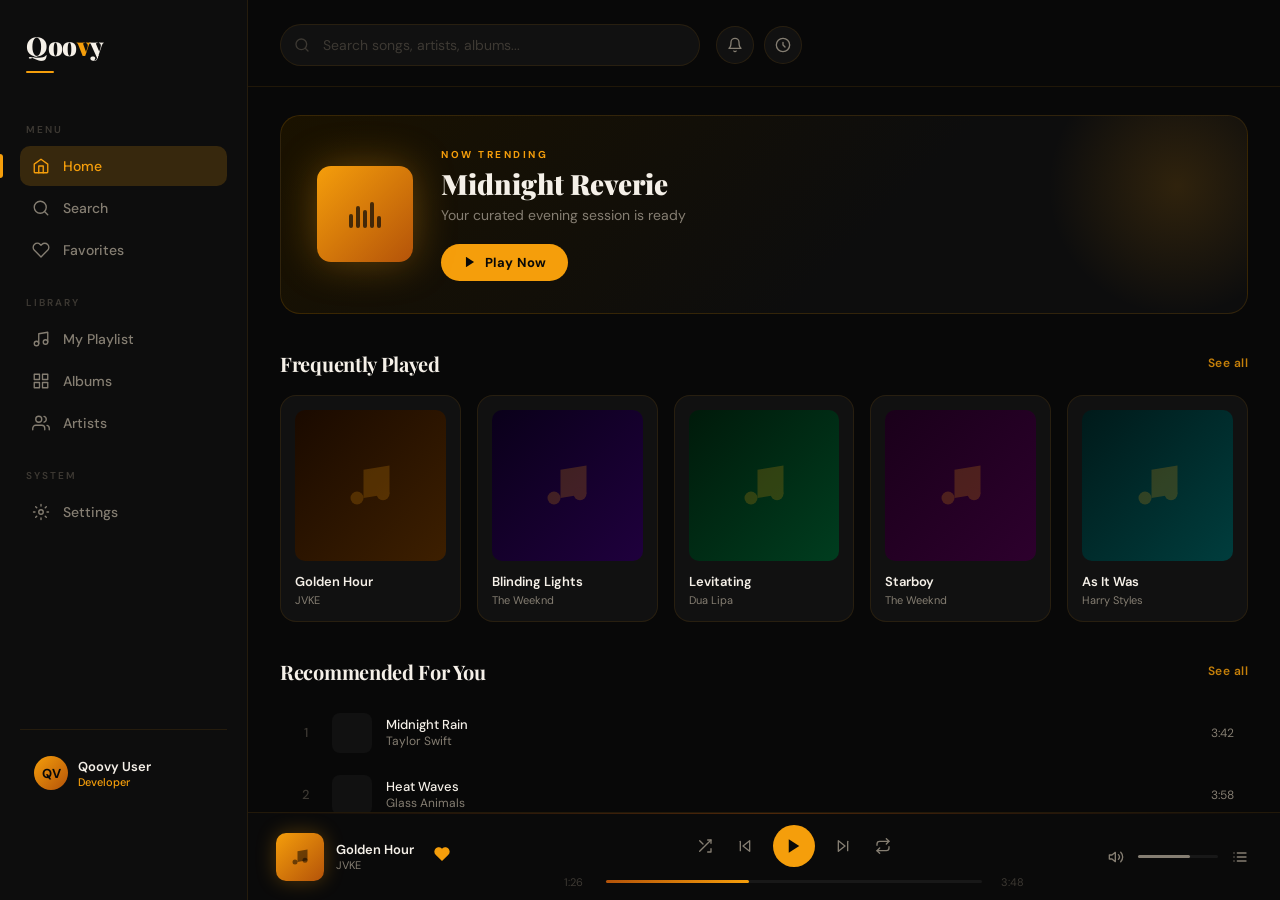
==== index.html @ 48f87d28 "Add files via upload" ====
<!DOCTYPE html>
<html lang="en">
<head>
<meta charset="UTF-8">
<meta name="viewport" content="width=device-width, initial-scale=1.0">
<title>Qoovy</title>
<link href="https://fonts.googleapis.com/css2?family=Playfair+Display:wght@700;900&family=DM+Sans:wght@300;400;500;600&display=swap" rel="stylesheet">
<link rel="stylesheet" href="home.css">
</head>
<body>

<div class="app">

  <!-- SIDEBAR -->
  <aside class="sidebar">
    <div class="logo">Qoo<span>v</span>y</div>

    <span class="nav-label">Menu</span>
    <a class="nav-item active" href="#">
      <svg viewBox="0 0 24 24"><path d="M3 9.5L12 3l9 6.5V20a1 1 0 01-1 1H4a1 1 0 01-1-1V9.5z"/><path d="M9 21V12h6v9"/></svg>
      Home
    </a>
    <a class="nav-item" href="#">
      <svg viewBox="0 0 24 24"><circle cx="11" cy="11" r="8"/><line x1="21" y1="21" x2="16.65" y2="16.65"/></svg>
      Search
    </a>
    <a class="nav-item" href="#">
      <svg viewBox="0 0 24 24"><path d="M20.84 4.61a5.5 5.5 0 00-7.78 0L12 5.67l-1.06-1.06a5.5 5.5 0 00-7.78 7.78l1.06 1.06L12 21.23l7.78-7.78 1.06-1.06a5.5 5.5 0 000-7.78z"/></svg>
      Favorites
    </a>

    <span class="nav-label">Library</span>
    <a class="nav-item" href="#">
      <svg viewBox="0 0 24 24"><path d="M9 18V5l12-2v13"/><circle cx="6" cy="18" r="3"/><circle cx="18" cy="16" r="3"/></svg>
      My Playlist
    </a>
    <a class="nav-item" href="#">
      <svg viewBox="0 0 24 24"><rect x="3" y="3" width="7" height="7"/><rect x="14" y="3" width="7" height="7"/><rect x="14" y="14" width="7" height="7"/><rect x="3" y="14" width="7" height="7"/></svg>
      Albums
    </a>
    <a class="nav-item" href="#">
      <svg viewBox="0 0 24 24"><path d="M17 21v-2a4 4 0 00-4-4H5a4 4 0 00-4 4v2"/><circle cx="9" cy="7" r="4"/><path d="M23 21v-2a4 4 0 00-3-3.87"/><path d="M16 3.13a4 4 0 010 7.75"/></svg>
      Artists
    </a>

    <span class="nav-label">System</span>
    <a class="nav-item" href="#">
      <svg viewBox="0 0 24 24"><circle cx="12" cy="12" r="3"/><path d="M19.07 4.93l-1.41 1.41M4.93 4.93l1.41 1.41M4.93 19.07l1.41-1.41M19.07 19.07l-1.41-1.41M12 2v2M12 20v2M2 12h2M20 12h2"/></svg>
      Settings
    </a>

    <div class="sidebar-footer">
      <div class="user-pill">
        <div class="user-avatar">QV</div>
        <div class="user-info">
          <div class="name">Qoovy User</div>
          <div class="plan">Developer</div>
        </div>
      </div>
    </div>
  </aside>

  <!-- MAIN -->
  <main class="main">

    <!-- TOP BAR -->
    <div class="topbar">
      <div class="search-wrap">
        <svg class="search-icon" viewBox="0 0 24 24" fill="none" stroke="currentColor" stroke-width="2" stroke-linecap="round" stroke-linejoin="round">
          <circle cx="11" cy="11" r="8"/><line x1="21" y1="21" x2="16.65" y2="16.65"/>
        </svg>
        <input type="text" placeholder="Search songs, artists, albums...">
      </div>
      <div class="topbar-actions">
        <div class="icon-btn">
          <svg viewBox="0 0 24 24"><path d="M18 8A6 6 0 006 8c0 7-3 9-3 9h18s-3-2-3-9"/><path d="M13.73 21a2 2 0 01-3.46 0"/></svg>
        </div>
        <div class="icon-btn">
          <svg viewBox="0 0 24 24"><circle cx="12" cy="12" r="10"/><path d="M12 8v4l3 3"/></svg>
        </div>
      </div>
    </div>

    <!-- SCROLL AREA -->
    <div class="scroll-area">

      <!-- HERO -->
      <div class="hero">
        <div class="hero-art">
          <div class="spin-bars">
            <span></span><span></span><span></span><span></span><span></span>
          </div>
        </div>
        <div class="hero-info">
          <div class="hero-tag">Now Trending</div>
          <div class="hero-title">Midnight Reverie</div>
          <div class="hero-subtitle">Your curated evening session is ready</div>
          <button class="hero-btn">
            <svg viewBox="0 0 24 24"><polygon points="5 3 19 12 5 21 5 3"/></svg>
            Play Now
          </button>
        </div>
      </div>

      <!-- FREQUENTLY PLAYED -->
      <div class="section">
        <div class="section-header">
          <div class="section-title">Frequently Played</div>
          <a class="section-more" href="#">See all</a>
        </div>
        <div class="card-grid">
          <div class="card">
            <div class="cover cover-1">
              <div class="cover-glyph"><svg viewBox="0 0 24 24"><path d="M9 18V5l12-2v13"/><circle cx="6" cy="18" r="3"/><circle cx="18" cy="16" r="3"/></svg></div>
              <div class="card-play"><svg viewBox="0 0 24 24"><polygon points="5 3 19 12 5 21 5 3"/></svg></div>
            </div>
            <div class="card-title">Golden Hour</div>
            <div class="card-artist">JVKE</div>
          </div>
          <div class="card">
            <div class="cover cover-2">
              <div class="cover-glyph"><svg viewBox="0 0 24 24"><path d="M9 18V5l12-2v13"/><circle cx="6" cy="18" r="3"/><circle cx="18" cy="16" r="3"/></svg></div>
              <div class="card-play"><svg viewBox="0 0 24 24"><polygon points="5 3 19 12 5 21 5 3"/></svg></div>
            </div>
            <div class="card-title">Blinding Lights</div>
            <div class="card-artist">The Weeknd</div>
          </div>
          <div class="card">
            <div class="cover cover-3">
              <div class="cover-glyph"><svg viewBox="0 0 24 24"><path d="M9 18V5l12-2v13"/><circle cx="6" cy="18" r="3"/><circle cx="18" cy="16" r="3"/></svg></div>
              <div class="card-play"><svg viewBox="0 0 24 24"><polygon points="5 3 19 12 5 21 5 3"/></svg></div>
            </div>
            <div class="card-title">Levitating</div>
            <div class="card-artist">Dua Lipa</div>
          </div>
          <div class="card">
            <div class="cover cover-4">
              <div class="cover-glyph"><svg viewBox="0 0 24 24"><path d="M9 18V5l12-2v13"/><circle cx="6" cy="18" r="3"/><circle cx="18" cy="16" r="3"/></svg></div>
              <div class="card-play"><svg viewBox="0 0 24 24"><polygon points="5 3 19 12 5 21 5 3"/></svg></div>
            </div>
            <div class="card-title">Starboy</div>
            <div class="card-artist">The Weeknd</div>
          </div>
          <div class="card">
            <div class="cover cover-5">
              <div class="cover-glyph"><svg viewBox="0 0 24 24"><path d="M9 18V5l12-2v13"/><circle cx="6" cy="18" r="3"/><circle cx="18" cy="16" r="3"/></svg></div>
              <div class="card-play"><svg viewBox="0 0 24 24"><polygon points="5 3 19 12 5 21 5 3"/></svg></div>
            </div>
            <div class="card-title">As It Was</div>
            <div class="card-artist">Harry Styles</div>
          </div>
        </div>
      </div>

      <!-- RECOMMENDED -->
      <div class="section">
        <div class="section-header">
          <div class="section-title">Recommended For You</div>
          <a class="section-more" href="#">See all</a>
        </div>
        <div class="track-list">
          <div class="track-item">
            <div class="track-num">1</div>
            <div class="track-play-icon"><svg viewBox="0 0 24 24"><polygon points="5 3 19 12 5 21 5 3"/></svg></div>
            <div class="track-art cover-6"></div>
            <div class="track-info">
              <div class="track-name">Midnight Rain</div>
              <div class="track-artist-name">Taylor Swift</div>
            </div>
            <div class="track-heart"><svg viewBox="0 0 24 24"><path d="M20.84 4.61a5.5 5.5 0 00-7.78 0L12 5.67l-1.06-1.06a5.5 5.5 0 00-7.78 7.78l1.06 1.06L12 21.23l7.78-7.78 1.06-1.06a5.5 5.5 0 000-7.78z"/></svg></div>
            <div class="track-duration">3:42</div>
          </div>
          <div class="track-item">
            <div class="track-num">2</div>
            <div class="track-play-icon"><svg viewBox="0 0 24 24"><polygon points="5 3 19 12 5 21 5 3"/></svg></div>
            <div class="track-art cover-7"></div>
            <div class="track-info">
              <div class="track-name">Heat Waves</div>
              <div class="track-artist-name">Glass Animals</div>
            </div>
            <div class="track-heart"><svg viewBox="0 0 24 24"><path d="M20.84 4.61a5.5 5.5 0 00-7.78 0L12 5.67l-1.06-1.06a5.5 5.5 0 00-7.78 7.78l1.06 1.06L12 21.23l7.78-7.78 1.06-1.06a5.5 5.5 0 000-7.78z"/></svg></div>
            <div class="track-duration">3:58</div>
          </div>
          <div class="track-item">
            <div class="track-num">3</div>
            <div class="track-play-icon"><svg viewBox="0 0 24 24"><polygon points="5 3 19 12 5 21 5 3"/></svg></div>
            <div class="track-art cover-8"></div>
            <div class="track-info">
              <div class="track-name">Industry Baby</div>
              <div class="track-artist-name">Lil Nas X</div>
            </div>
            <div class="track-heart"><svg viewBox="0 0 24 24"><path d="M20.84 4.61a5.5 5.5 0 00-7.78 0L12 5.67l-1.06-1.06a5.5 5.5 0 00-7.78 7.78l1.06 1.06L12 21.23l7.78-7.78 1.06-1.06a5.5 5.5 0 000-7.78z"/></svg></div>
            <div class="track-duration">3:32</div>
          </div>
          <div class="track-item">
            <div class="track-num">4</div>
            <div class="track-play-icon"><svg viewBox="0 0 24 24"><polygon points="5 3 19 12 5 21 5 3"/></svg></div>
            <div class="track-art cover-1"></div>
            <div class="track-info">
              <div class="track-name">Stay</div>
              <div class="track-artist-name">The Kid LAROI</div>
            </div>
            <div class="track-heart"><svg viewBox="0 0 24 24"><path d="M20.84 4.61a5.5 5.5 0 00-7.78 0L12 5.67l-1.06-1.06a5.5 5.5 0 00-7.78 7.78l1.06 1.06L12 21.23l7.78-7.78 1.06-1.06a5.5 5.5 0 000-7.78z"/></svg></div>
            <div class="track-duration">2:21</div>
          </div>
        </div>
      </div>

      <!-- PLAYLISTS -->
      <div class="section">
        <div class="section-header">
          <div class="section-title">Your Playlists</div>
          <a class="section-more" href="#">Create new</a>
        </div>
        <div class="card-grid">
          <div class="card">
            <div class="cover cover-3">
              <div class="cover-glyph"><svg viewBox="0 0 24 24"><path d="M9 18V5l12-2v13"/><circle cx="6" cy="18" r="3"/><circle cx="18" cy="16" r="3"/></svg></div>
              <div class="card-play"><svg viewBox="0 0 24 24"><polygon points="5 3 19 12 5 21 5 3"/></svg></div>
            </div>
            <div class="card-title">Late Night Drives</div>
            <div class="card-artist">24 songs</div>
          </div>
          <div class="card">
            <div class="cover cover-7">
              <div class="cover-glyph"><svg viewBox="0 0 24 24"><path d="M9 18V5l12-2v13"/><circle cx="6" cy="18" r="3"/><circle cx="18" cy="16" r="3"/></svg></div>
              <div class="card-play"><svg viewBox="0 0 24 24"><polygon points="5 3 19 12 5 21 5 3"/></svg></div>
            </div>
            <div class="card-title">Focus Mode</div>
            <div class="card-artist">18 songs</div>
          </div>
          <div class="card">
            <div class="cover cover-2">
              <div class="cover-glyph"><svg viewBox="0 0 24 24"><path d="M9 18V5l12-2v13"/><circle cx="6" cy="18" r="3"/><circle cx="18" cy="16" r="3"/></svg></div>
              <div class="card-play"><svg viewBox="0 0 24 24"><polygon points="5 3 19 12 5 21 5 3"/></svg></div>
            </div>
            <div class="card-title">Chill Vibes</div>
            <div class="card-artist">31 songs</div>
          </div>
        </div>
      </div>

    </div><!-- /scroll-area -->
  </main>

</div><!-- /app -->

<!-- PLAYER BAR -->
<div class="player">
  <!-- Now Playing -->
  <div class="now-playing">
    <div class="np-art">
      <svg viewBox="0 0 24 24"><path d="M9 18V5l12-2v13"/><circle cx="6" cy="18" r="3"/><circle cx="18" cy="16" r="3"/></svg>
    </div>
    <div class="np-info">
      <div class="np-title">Golden Hour</div>
      <div class="np-artist">JVKE</div>
    </div>
    <div class="np-heart">
      <svg viewBox="0 0 24 24"><path d="M20.84 4.61a5.5 5.5 0 00-7.78 0L12 5.67l-1.06-1.06a5.5 5.5 0 00-7.78 7.78l1.06 1.06L12 21.23l7.78-7.78 1.06-1.06a5.5 5.5 0 000-7.78z"/></svg>
    </div>
  </div>

  <!-- Center -->
  <div class="player-center">
    <div class="controls">
      <button class="ctrl-btn">
        <svg viewBox="0 0 24 24"><polyline points="16 3 21 3 21 8"/><line x1="4" y1="20" x2="21" y2="3"/><polyline points="21 16 21 21 16 21"/><line x1="4" y1="4" x2="9" y2="9"/></svg>
      </button>
      <button class="ctrl-btn">
        <svg viewBox="0 0 24 24"><polygon points="19 20 9 12 19 4 19 20"/><line x1="5" y1="19" x2="5" y2="5"/></svg>
      </button>
      <button class="ctrl-btn play-main">
        <svg viewBox="0 0 24 24"><polygon points="5 3 19 12 5 21 5 3"/></svg>
      </button>
      <button class="ctrl-btn">
        <svg viewBox="0 0 24 24"><polygon points="5 4 15 12 5 20 5 4"/><line x1="19" y1="5" x2="19" y2="19"/></svg>
      </button>
      <button class="ctrl-btn">
        <svg viewBox="0 0 24 24"><polyline points="17 1 21 5 17 9"/><path d="M3 11V9a4 4 0 014-4h14"/><polyline points="7 23 3 19 7 15"/><path d="M21 13v2a4 4 0 01-4 4H3"/></svg>
      </button>
    </div>
    <div class="progress-row">
      <span class="progress-time">1:26</span>
      <div class="progress-bar"></div>
      <span class="progress-time" style="text-align:right">3:48</span>
    </div>
  </div>

  <!-- Right -->
  <div class="player-right">
    <button class="ctrl-btn">
      <svg viewBox="0 0 24 24"><polygon points="11 5 6 9 2 9 2 15 6 15 11 19 11 5"/><path d="M19.07 4.93a10 10 0 010 14.14"/><path d="M15.54 8.46a5 5 0 010 7.07"/></svg>
    </button>
    <div class="vol-bar"></div>
    <button class="ctrl-btn">
      <svg viewBox="0 0 24 24"><line x1="8" y1="6" x2="21" y2="6"/><line x1="8" y1="12" x2="21" y2="12"/><line x1="8" y1="18" x2="21" y2="18"/><line x1="3" y1="6" x2="3.01" y2="6"/><line x1="3" y1="12" x2="3.01" y2="12"/><line x1="3" y1="18" x2="3.01" y2="18"/></svg>
    </button>
  </div>
</div>

</body>
</html>
---- home.css ----
:root {
    --bg-base: #080808;
    --bg-sidebar: #0d0d0d;
    --bg-card: #111111;
    --bg-card-hover: #181818;
    --bg-player: #0a0a0a;
    --accent: #f59e0b;
    --accent-dim: #b45309;
    --accent-glow: rgba(245,158,11,0.18);
    --accent-glow-strong: rgba(245,158,11,0.32);
    --text-primary: #f5f0e8;
    --text-secondary: #857e72;
    --text-muted: #3d3933;
    --border: rgba(245,158,11,0.10);
    --border-hover: rgba(245,158,11,0.28);
    --sidebar-w: 248px;
    --player-h: 88px;
    --radius-card: 16px;
    --radius-sm: 10px;
    --transition: cubic-bezier(0.4, 0, 0.2, 1);
  }

  * { margin:0; padding:0; box-sizing:border-box; }

  body {
    background: var(--bg-base);
    color: var(--text-primary);
    font-family: 'DM Sans', sans-serif;
    height: 100vh;
    overflow: hidden;
    cursor: default;
  }

  /* Custom scrollbar */
  ::-webkit-scrollbar { width: 4px; }
  ::-webkit-scrollbar-track { background: transparent; }
  ::-webkit-scrollbar-thumb { background: var(--text-muted); border-radius: 4px; }
  ::-webkit-scrollbar-thumb:hover { background: var(--accent-dim); }

  /* ── LAYOUT ── */
  .app {
    display: flex;
    height: 100vh;
  }

  /* ── SIDEBAR ── */
  .sidebar {
    width: var(--sidebar-w);
    background: var(--bg-sidebar);
    display: flex;
    flex-direction: column;
    padding: 28px 20px 100px;
    border-right: 1px solid var(--border);
    position: fixed;
    top: 0; left: 0; bottom: 0;
    z-index: 10;
    gap: 0;
  }

  .logo {
    font-family: 'Playfair Display', serif;
    font-size: 26px;
    font-weight: 900;
    letter-spacing: -0.5px;
    color: var(--text-primary);
    margin-bottom: 36px;
    padding-left: 6px;
    position: relative;
  }
  .logo span {
    color: var(--accent);
  }
  .logo::after {
    content: '';
    position: absolute;
    bottom: -10px; left: 6px;
    width: 28px; height: 2px;
    background: var(--accent);
    border-radius: 2px;
  }

  .nav-label {
    font-size: 10px;
    font-weight: 600;
    letter-spacing: 2px;
    color: var(--text-muted);
    text-transform: uppercase;
    padding: 0 6px;
    margin-bottom: 10px;
    margin-top: 24px;
  }

  .nav-item {
    display: flex;
    align-items: center;
    gap: 13px;
    padding: 11px 12px;
    border-radius: var(--radius-sm);
    color: var(--text-secondary);
    text-decoration: none;
    font-size: 14px;
    font-weight: 500;
    transition: all 0.25s var(--transition);
    position: relative;
    margin-bottom: 2px;
  }
  .nav-item svg {
    width: 18px; height: 18px;
    flex-shrink: 0;
    stroke: currentColor;
    fill: none;
    stroke-width: 1.8;
    stroke-linecap: round;
    stroke-linejoin: round;
  }
  .nav-item:hover {
    color: var(--text-primary);
    background: rgba(255,255,255,0.04);
  }
  .nav-item.active {
    color: var(--accent);
    background: var(--accent-glow);
  }
  .nav-item.active::before {
    content: '';
    position: absolute;
    left: 0; top: 20%; bottom: 20%;
    width: 3px;
    background: var(--accent);
    border-radius: 0 3px 3px 0;
    left: -20px;
  }

  .sidebar-footer {
    margin-top: auto;
    padding: 16px 6px 0;
    border-top: 1px solid var(--border);
  }
  .user-pill {
    display: flex;
    align-items: center;
    gap: 10px;
    padding: 10px 8px;
    border-radius: var(--radius-sm);
    cursor: pointer;
    transition: background 0.2s;
  }
  .user-pill:hover { background: rgba(255,255,255,0.04); }
  .user-avatar {
    width: 34px; height: 34px;
    border-radius: 50%;
    background: linear-gradient(135deg, var(--accent), var(--accent-dim));
    display: flex; align-items: center; justify-content: center;
    font-size: 13px; font-weight: 700;
    color: #080808;
    flex-shrink: 0;
  }
  .user-info .name { font-size: 13px; font-weight: 600; color: var(--text-primary); }
  .user-info .plan { font-size: 11px; color: var(--accent); font-weight: 500; }

  /* ── MAIN CONTENT ── */
  .main {
    margin-left: var(--sidebar-w);
    flex: 1;
    display: flex;
    flex-direction: column;
    overflow: hidden;
    padding-bottom: var(--player-h);
  }

  /* ── TOP BAR ── */
  .topbar {
    display: flex;
    align-items: center;
    gap: 16px;
    padding: 24px 32px 20px;
    background: var(--bg-base);
    border-bottom: 1px solid var(--border);
    position: sticky; top: 0;
    z-index: 5;
  }

  .search-wrap {
    flex: 1;
    position: relative;
    max-width: 420px;
  }
  .search-icon {
    position: absolute;
    left: 14px; top: 50%; transform: translateY(-50%);
    color: var(--text-muted);
    width: 16px; height: 16px;
    pointer-events: none;
  }
  .search-wrap input {
    width: 100%;
    padding: 11px 16px 11px 42px;
    background: var(--bg-card);
    border: 1px solid var(--border);
    border-radius: 50px;
    color: var(--text-primary);
    font-family: 'DM Sans', sans-serif;
    font-size: 14px;
    outline: none;
    transition: border-color 0.2s, box-shadow 0.2s;
  }
  .search-wrap input::placeholder { color: var(--text-muted); }
  .search-wrap input:focus {
    border-color: var(--accent);
    box-shadow: 0 0 0 3px var(--accent-glow);
  }

  .topbar-actions {
    display: flex;
    align-items: center;
    gap: 10px;
  }
  .icon-btn {
    width: 38px; height: 38px;
    border-radius: 50%;
    border: 1px solid var(--border);
    background: var(--bg-card);
    display: flex; align-items: center; justify-content: center;
    cursor: pointer;
    transition: all 0.2s;
    color: var(--text-secondary);
  }
  .icon-btn svg { width: 16px; height: 16px; stroke: currentColor; fill: none; stroke-width: 2; stroke-linecap: round; stroke-linejoin: round; }
  .icon-btn:hover { border-color: var(--accent); color: var(--accent); background: var(--accent-glow); }

  /* ── SCROLL AREA ── */
  .scroll-area {
    flex: 1;
    overflow-y: auto;
    padding: 28px 32px 32px;
  }

  /* ── HERO BANNER ── */
  .hero {
    border-radius: 20px;
    background: linear-gradient(135deg, #1a1200 0%, #0d0d0d 60%);
    border: 1px solid rgba(245,158,11,0.15);
    padding: 32px 36px;
    margin-bottom: 36px;
    display: flex;
    align-items: center;
    gap: 28px;
    position: relative;
    overflow: hidden;
  }
  .hero::before {
    content: '';
    position: absolute;
    top: -60px; right: -60px;
    width: 260px; height: 260px;
    border-radius: 50%;
    background: radial-gradient(circle, rgba(245,158,11,0.15) 0%, transparent 70%);
    pointer-events: none;
  }
  .hero-art {
    width: 96px; height: 96px;
    border-radius: 14px;
    background: linear-gradient(135deg, #f59e0b, #b45309);
    flex-shrink: 0;
    display: flex; align-items: center; justify-content: center;
    box-shadow: 0 0 40px rgba(245,158,11,0.35);
    position: relative;
  }
  .hero-art svg { width: 38px; height: 38px; fill: rgba(0,0,0,0.5); }
  .hero-art .spin-bars {
    display: flex; align-items: flex-end; gap: 3px;
    height: 28px;
  }
  .spin-bars span {
    display: block;
    width: 4px;
    background: rgba(8,8,8,0.7);
    border-radius: 2px;
    animation: bar-bounce 1.2s ease-in-out infinite;
  }
  .spin-bars span:nth-child(1) { height: 14px; animation-delay: 0s; }
  .spin-bars span:nth-child(2) { height: 22px; animation-delay: 0.15s; }
  .spin-bars span:nth-child(3) { height: 18px; animation-delay: 0.3s; }
  .spin-bars span:nth-child(4) { height: 26px; animation-delay: 0.45s; }
  .spin-bars span:nth-child(5) { height: 12px; animation-delay: 0.6s; }
  @keyframes bar-bounce {
    0%, 100% { transform: scaleY(0.5); opacity: 0.6; }
    50% { transform: scaleY(1); opacity: 1; }
  }
  .hero-info { flex: 1; }
  .hero-tag {
    font-size: 10px;
    font-weight: 700;
    letter-spacing: 2.5px;
    text-transform: uppercase;
    color: var(--accent);
    margin-bottom: 8px;
  }
  .hero-title {
    font-family: 'Playfair Display', serif;
    font-size: 28px;
    font-weight: 900;
    line-height: 1.1;
    color: var(--text-primary);
    margin-bottom: 6px;
  }
  .hero-subtitle { font-size: 14px; color: var(--text-secondary); margin-bottom: 20px; }
  .hero-btn {
    display: inline-flex;
    align-items: center;
    gap: 8px;
    padding: 10px 22px;
    border-radius: 50px;
    background: var(--accent);
    color: #080808;
    font-family: 'DM Sans', sans-serif;
    font-size: 13px;
    font-weight: 700;
    border: none;
    cursor: pointer;
    transition: all 0.2s;
    letter-spacing: 0.3px;
  }
  .hero-btn:hover {
    background: #fbbf24;
    box-shadow: 0 0 24px var(--accent-glow-strong);
    transform: translateY(-1px);
  }
  .hero-btn svg { width: 14px; height: 14px; fill: #080808; }

  /* ── SECTION ── */
  .section { margin-bottom: 36px; }
  .section-header {
    display: flex;
    align-items: center;
    justify-content: space-between;
    margin-bottom: 18px;
  }
  .section-title {
    font-family: 'Playfair Display', serif;
    font-size: 20px;
    font-weight: 700;
    color: var(--text-primary);
    letter-spacing: -0.3px;
  }
  .section-more {
    font-size: 12px;
    font-weight: 600;
    color: var(--accent);
    text-decoration: none;
    letter-spacing: 0.5px;
    opacity: 0.8;
    transition: opacity 0.2s;
  }
  .section-more:hover { opacity: 1; }

  /* ── CARDS GRID ── */
  .card-grid {
    display: grid;
    grid-template-columns: repeat(auto-fill, minmax(160px, 1fr));
    gap: 16px;
  }

  .card {
    background: var(--bg-card);
    border: 1px solid var(--border);
    border-radius: var(--radius-card);
    padding: 14px;
    cursor: pointer;
    transition: all 0.3s var(--transition);
    position: relative;
    overflow: hidden;
    animation: card-in 0.5s var(--transition) both;
  }
  @keyframes card-in {
    from { opacity: 0; transform: translateY(12px); }
    to { opacity: 1; transform: translateY(0); }
  }
  .card:nth-child(1) { animation-delay: 0.05s; }
  .card:nth-child(2) { animation-delay: 0.10s; }
  .card:nth-child(3) { animation-delay: 0.15s; }
  .card:nth-child(4) { animation-delay: 0.20s; }
  .card:nth-child(5) { animation-delay: 0.25s; }

  .card::after {
    content: '';
    position: absolute;
    inset: 0;
    border-radius: var(--radius-card);
    border: 1px solid transparent;
    transition: border-color 0.3s;
    pointer-events: none;
  }
  .card:hover {
    background: var(--bg-card-hover);
    transform: translateY(-5px);
    box-shadow: 0 20px 40px rgba(0,0,0,0.5);
  }
  .card:hover::after {
    border-color: var(--border-hover);
  }

  .cover {
    width: 100%;
    aspect-ratio: 1;
    border-radius: 10px;
    margin-bottom: 12px;
    position: relative;
    overflow: hidden;
    background: #1a1a1a;
  }
  /* Unique gradient per card */
  .cover-1 { background: linear-gradient(135deg, #1a0a00, #3d1f00); }
  .cover-2 { background: linear-gradient(135deg, #0a001a, #1f003d); }
  .cover-3 { background: linear-gradient(135deg, #001a0a, #003d1f); }
  .cover-4 { background: linear-gradient(135deg, #1a001a, #2d002d); }
  .cover-5 { background: linear-gradient(135deg, #001a1a, #003d3d); }
  .cover-6 { background: linear-gradient(135deg, #1a1a00, #3d3d00); }
  .cover-7 { background: linear-gradient(135deg, #200010, #3d0020); }
  .cover-8 { background: linear-gradient(135deg, #001020, #00203d); }

  .cover-glyph {
    position: absolute;
    inset: 0;
    display: flex; align-items: center; justify-content: center;
    opacity: 0.2;
    font-size: 48px;
  }
  .cover-glyph svg { width: 52px; height: 52px; fill: var(--accent); }

  .card-play {
    position: absolute;
    bottom: 10px; right: 10px;
    width: 34px; height: 34px;
    border-radius: 50%;
    background: var(--accent);
    display: flex; align-items: center; justify-content: center;
    opacity: 0;
    transform: translateY(6px);
    transition: all 0.25s var(--transition);
    box-shadow: 0 4px 16px rgba(245,158,11,0.5);
  }
  .card-play svg { width: 12px; height: 12px; fill: #080808; margin-left: 2px; }
  .card:hover .card-play { opacity: 1; transform: translateY(0); }

  .card-title {
    font-size: 13px;
    font-weight: 600;
    color: var(--text-primary);
    margin-bottom: 3px;
    white-space: nowrap;
    overflow: hidden;
    text-overflow: ellipsis;
  }
  .card-artist {
    font-size: 11px;
    color: var(--text-secondary);
    font-weight: 400;
  }

  /* ── TRACK LIST ── */
  .track-list { display: flex; flex-direction: column; gap: 2px; }
  .track-item {
    display: flex;
    align-items: center;
    gap: 14px;
    padding: 10px 14px;
    border-radius: var(--radius-sm);
    cursor: pointer;
    transition: background 0.2s;
    group: track;
  }
  .track-item:hover { background: var(--bg-card); }
  .track-num {
    width: 24px;
    text-align: center;
    font-size: 13px;
    color: var(--text-muted);
    font-weight: 500;
    flex-shrink: 0;
    font-feature-settings: 'tnum';
  }
  .track-item:hover .track-num { display: none; }
  .track-play-icon {
    width: 24px;
    text-align: center;
    display: none;
    flex-shrink: 0;
  }
  .track-play-icon svg { width: 14px; height: 14px; fill: var(--accent); }
  .track-item:hover .track-play-icon { display: flex; align-items: center; justify-content: center; }

  .track-art {
    width: 40px; height: 40px;
    border-radius: 8px;
    flex-shrink: 0;
    background: var(--bg-card);
  }
  .track-info { flex: 1; min-width: 0; }
  .track-name { font-size: 13px; font-weight: 500; color: var(--text-primary); white-space: nowrap; overflow: hidden; text-overflow: ellipsis; }
  .track-artist-name { font-size: 12px; color: var(--text-secondary); }
  .track-duration { font-size: 12px; color: var(--text-secondary); font-feature-settings: 'tnum'; }
  .track-heart {
    opacity: 0;
    transition: opacity 0.2s;
    color: var(--text-muted);
  }
  .track-item:hover .track-heart { opacity: 1; }
  .track-heart svg { width: 14px; height: 14px; stroke: currentColor; fill: none; stroke-width: 2; }

  /* ── PLAYER BAR ── */
  .player {
    position: fixed;
    bottom: 0;
    left: var(--sidebar-w);
    right: 0;
    height: var(--player-h);
    background: var(--bg-player);
    border-top: 1px solid var(--border);
    display: flex;
    align-items: center;
    padding: 0 28px;
    gap: 20px;
    z-index: 20;
    backdrop-filter: blur(20px);
  }
  .player::before {
    content: '';
    position: absolute;
    top: 0; left: 0; right: 0;
    height: 1px;
    background: linear-gradient(90deg, transparent, var(--accent-dim), transparent);
    opacity: 0.4;
  }

  .now-playing {
    display: flex;
    align-items: center;
    gap: 12px;
    min-width: 220px;
  }
  .np-art {
    width: 48px; height: 48px;
    border-radius: 10px;
    background: linear-gradient(135deg, #f59e0b, #b45309);
    flex-shrink: 0;
    box-shadow: 0 0 20px rgba(245,158,11,0.3);
    display: flex; align-items: center; justify-content: center;
  }
  .np-art svg { width: 20px; height: 20px; fill: rgba(0,0,0,0.5); }
  .np-info .np-title { font-size: 13px; font-weight: 600; color: var(--text-primary); }
  .np-info .np-artist { font-size: 11px; color: var(--text-secondary); }
  .np-heart {
    margin-left: 8px;
    cursor: pointer;
    color: var(--accent);
  }
  .np-heart svg { width: 16px; height: 16px; fill: var(--accent); stroke: var(--accent); stroke-width: 2; }

  /* Center controls */
  .player-center {
    flex: 1;
    display: flex;
    flex-direction: column;
    align-items: center;
    gap: 8px;
  }
  .controls {
    display: flex;
    align-items: center;
    gap: 16px;
  }
  .ctrl-btn {
    background: none;
    border: none;
    cursor: pointer;
    color: var(--text-secondary);
    display: flex; align-items: center; justify-content: center;
    border-radius: 50%;
    transition: color 0.2s;
    padding: 4px;
  }
  .ctrl-btn svg { width: 16px; height: 16px; stroke: currentColor; fill: none; stroke-width: 2; stroke-linecap: round; stroke-linejoin: round; }
  .ctrl-btn:hover { color: var(--text-primary); }
  .ctrl-btn.play-main {
    width: 42px; height: 42px;
    background: var(--accent);
    color: #080808;
    border-radius: 50%;
    padding: 0;
    transition: all 0.2s;
  }
  .ctrl-btn.play-main svg { width: 18px; height: 18px; fill: #080808; stroke: none; }
  .ctrl-btn.play-main:hover {
    background: #fbbf24;
    box-shadow: 0 0 20px var(--accent-glow-strong);
    transform: scale(1.06);
  }

  .progress-row {
    display: flex;
    align-items: center;
    gap: 10px;
    width: 100%;
    max-width: 460px;
  }
  .progress-time { font-size: 11px; color: var(--text-muted); font-feature-settings: 'tnum'; width: 32px; }
  .progress-bar {
    flex: 1;
    height: 3px;
    background: var(--bg-card-hover);
    border-radius: 3px;
    position: relative;
    cursor: pointer;
  }
  .progress-bar::before {
    content: '';
    position: absolute;
    left: 0; top: 0; bottom: 0;
    width: 38%;
    background: linear-gradient(90deg, var(--accent-dim), var(--accent));
    border-radius: 3px;
  }
  .progress-bar::after {
    content: '';
    position: absolute;
    left: 38%; top: 50%;
    transform: translate(-50%, -50%);
    width: 10px; height: 10px;
    background: var(--accent);
    border-radius: 50%;
    opacity: 0;
    transition: opacity 0.2s;
    box-shadow: 0 0 8px var(--accent);
  }
  .progress-bar:hover::after { opacity: 1; }

  /* Right controls */
  .player-right {
    display: flex;
    align-items: center;
    gap: 10px;
    min-width: 160px;
    justify-content: flex-end;
  }
  .vol-bar {
    width: 80px; height: 3px;
    background: var(--bg-card-hover);
    border-radius: 3px;
    cursor: pointer;
    position: relative;
  }
  .vol-bar::before {
    content: '';
    position: absolute;
    left: 0; top: 0; bottom: 0;
    width: 65%;
    background: var(--text-secondary);
    border-radius: 3px;
    transition: background 0.2s;
  }
  .vol-bar:hover::before { background: var(--accent); }

  /* ── ANIMATIONS ── */
  @keyframes fade-up {
    from { opacity: 0; transform: translateY(20px); }
    to { opacity: 1; transform: translateY(0); }
  }
  .hero { animation: fade-up 0.6s var(--transition) both; }
  .section:nth-child(1) { animation: fade-up 0.6s 0.1s var(--transition) both; }
  .section:nth-child(2) { animation: fade-up 0.6s 0.2s var(--transition) both; }
  .section:nth-child(3) { animation: fade-up 0.6s 0.3s var(--transition) both; }
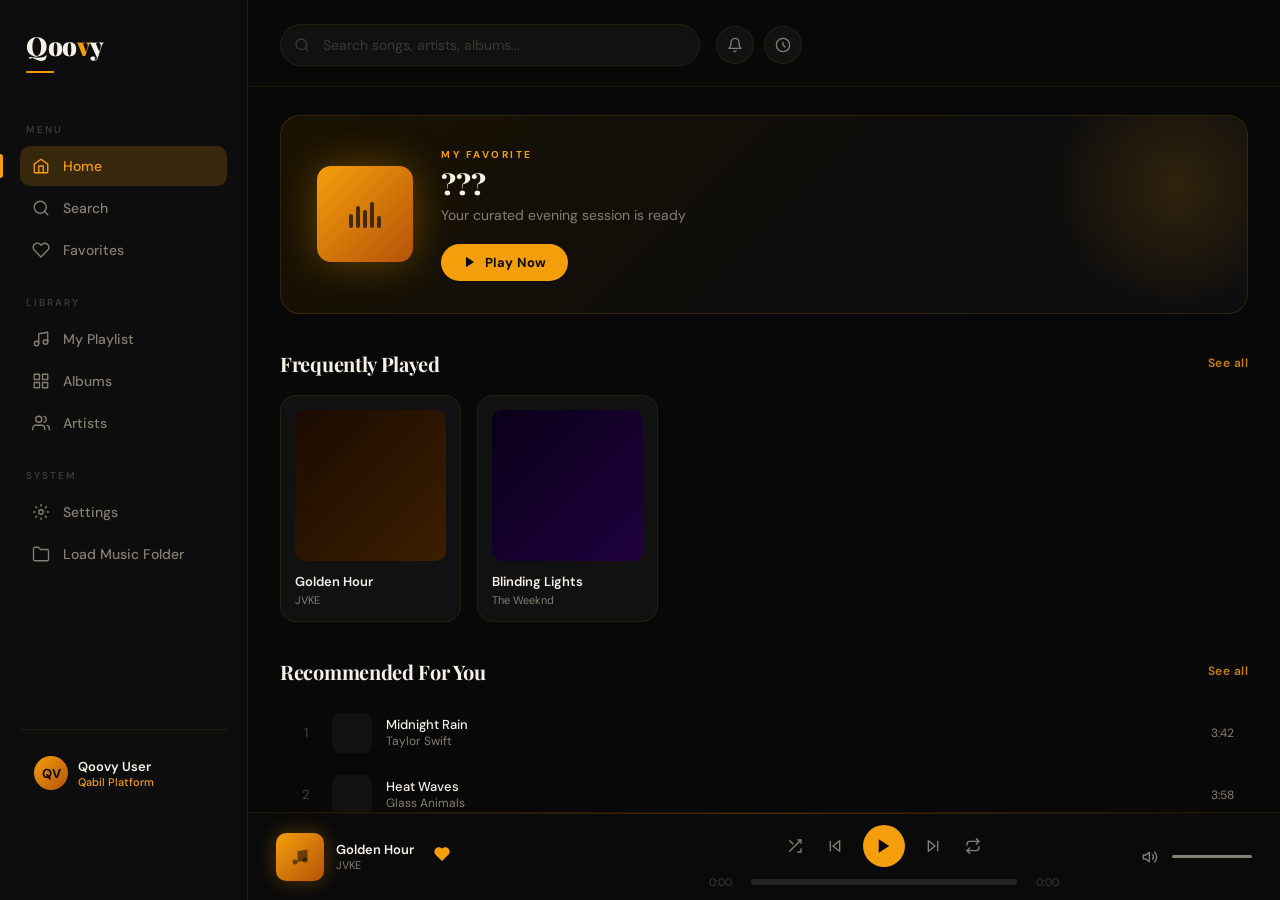
==== commit 7e974d10: "Perubahan Struktur Sementara" ====
--- a/index.html
+++ b/index.html
@@ -5,7 +5,13 @@
 <meta name="viewport" content="width=device-width, initial-scale=1.0">
 <title>Qoovy</title>
 <link href="https://fonts.googleapis.com/css2?family=Playfair+Display:wght@700;900&family=DM+Sans:wght@300;400;500;600&display=swap" rel="stylesheet">
-<link rel="stylesheet" href="home.css">
+<link rel="stylesheet" href="home.css"> 
+<link rel="stylesheet" href="player.css"> 
+
+<!-- SCRIPT -->
+<script src="core.js" defer></script>
+
+
 </head>
 <body>
 
@@ -47,6 +53,12 @@
     <a class="nav-item" href="#">
       <svg viewBox="0 0 24 24"><circle cx="12" cy="12" r="3"/><path d="M19.07 4.93l-1.41 1.41M4.93 4.93l1.41 1.41M4.93 19.07l1.41-1.41M19.07 19.07l-1.41-1.41M12 2v2M12 20v2M2 12h2M20 12h2"/></svg>
       Settings
+    </a>
+
+    <input type="file" id="folderPicker" webkitdirectory directory multiple style="display: none;">
+    <a class="nav-item" href="#" id="loadFolderBtn">
+      <svg viewBox="0 0 24 24"><path d="M22 19a2 2 0 01-2 2H4a2 2 0 01-2-2V5a2 2 0 012-2h5l2 3h9a2 2 0 012 2z"/></svg>
+      Load Music Folder
     </a>
 
     <div class="sidebar-footer">
@@ -54,7 +66,7 @@
         <div class="user-avatar">QV</div>
         <div class="user-info">
           <div class="name">Qoovy User</div>
-          <div class="plan">Developer</div>
+          <div class="plan">Qabil Platform</div>
         </div>
       </div>
     </div>
@@ -84,7 +96,7 @@
     <!-- SCROLL AREA -->
     <div class="scroll-area">
 
-      <!-- HERO -->
+      <!-- MY FAVORITE MUSIC -->
       <div class="hero">
         <div class="hero-art">
           <div class="spin-bars">
@@ -92,8 +104,8 @@
           </div>
         </div>
         <div class="hero-info">
-          <div class="hero-tag">Now Trending</div>
-          <div class="hero-title">Midnight Reverie</div>
+          <div class="hero-tag">My Favorite</div>
+          <div class="hero-title">???</div>
           <div class="hero-subtitle">Your curated evening session is ready</div>
           <button class="hero-btn">
             <svg viewBox="0 0 24 24"><polygon points="5 3 19 12 5 21 5 3"/></svg>
@@ -111,43 +123,17 @@
         <div class="card-grid">
           <div class="card">
             <div class="cover cover-1">
-              <div class="cover-glyph"><svg viewBox="0 0 24 24"><path d="M9 18V5l12-2v13"/><circle cx="6" cy="18" r="3"/><circle cx="18" cy="16" r="3"/></svg></div>
-              <div class="card-play"><svg viewBox="0 0 24 24"><polygon points="5 3 19 12 5 21 5 3"/></svg></div>
+              <!-- CUKUP WARNA DARI COVER SAJA -->
             </div>
             <div class="card-title">Golden Hour</div>
             <div class="card-artist">JVKE</div>
           </div>
           <div class="card">
             <div class="cover cover-2">
-              <div class="cover-glyph"><svg viewBox="0 0 24 24"><path d="M9 18V5l12-2v13"/><circle cx="6" cy="18" r="3"/><circle cx="18" cy="16" r="3"/></svg></div>
-              <div class="card-play"><svg viewBox="0 0 24 24"><polygon points="5 3 19 12 5 21 5 3"/></svg></div>
+            
             </div>
             <div class="card-title">Blinding Lights</div>
             <div class="card-artist">The Weeknd</div>
-          </div>
-          <div class="card">
-            <div class="cover cover-3">
-              <div class="cover-glyph"><svg viewBox="0 0 24 24"><path d="M9 18V5l12-2v13"/><circle cx="6" cy="18" r="3"/><circle cx="18" cy="16" r="3"/></svg></div>
-              <div class="card-play"><svg viewBox="0 0 24 24"><polygon points="5 3 19 12 5 21 5 3"/></svg></div>
-            </div>
-            <div class="card-title">Levitating</div>
-            <div class="card-artist">Dua Lipa</div>
-          </div>
-          <div class="card">
-            <div class="cover cover-4">
-              <div class="cover-glyph"><svg viewBox="0 0 24 24"><path d="M9 18V5l12-2v13"/><circle cx="6" cy="18" r="3"/><circle cx="18" cy="16" r="3"/></svg></div>
-              <div class="card-play"><svg viewBox="0 0 24 24"><polygon points="5 3 19 12 5 21 5 3"/></svg></div>
-            </div>
-            <div class="card-title">Starboy</div>
-            <div class="card-artist">The Weeknd</div>
-          </div>
-          <div class="card">
-            <div class="cover cover-5">
-              <div class="cover-glyph"><svg viewBox="0 0 24 24"><path d="M9 18V5l12-2v13"/><circle cx="6" cy="18" r="3"/><circle cx="18" cy="16" r="3"/></svg></div>
-              <div class="card-play"><svg viewBox="0 0 24 24"><polygon points="5 3 19 12 5 21 5 3"/></svg></div>
-            </div>
-            <div class="card-title">As It Was</div>
-            <div class="card-artist">Harry Styles</div>
           </div>
         </div>
       </div>
@@ -281,23 +267,23 @@
       </button>
     </div>
     <div class="progress-row">
-      <span class="progress-time">1:26</span>
-      <div class="progress-bar"></div>
-      <span class="progress-time" style="text-align:right">3:48</span>
-    </div>
+    <span class="progress-time" id="current-time">0:00</span>
+    <div class="progress-bar" id="progress-container">
+        <div id="progress-fill"></div> 
+    </div>
+    <span class="progress-time" id="duration-time" style="text-align:right">0:00</span>
+</div>
   </div>
 
   <!-- Right -->
   <div class="player-right">
-    <button class="ctrl-btn">
-      <svg viewBox="0 0 24 24"><polygon points="11 5 6 9 2 9 2 15 6 15 11 19 11 5"/><path d="M19.07 4.93a10 10 0 010 14.14"/><path d="M15.54 8.46a5 5 0 010 7.07"/></svg>
-    </button>
-    <div class="vol-bar"></div>
-    <button class="ctrl-btn">
-      <svg viewBox="0 0 24 24"><line x1="8" y1="6" x2="21" y2="6"/><line x1="8" y1="12" x2="21" y2="12"/><line x1="8" y1="18" x2="21" y2="18"/><line x1="3" y1="6" x2="3.01" y2="6"/><line x1="3" y1="12" x2="3.01" y2="12"/><line x1="3" y1="18" x2="3.01" y2="18"/></svg>
-    </button>
+  <button class="ctrl-btn" id="mute-btn">
+    <svg viewBox="0 0 24 24"><polygon points="11 5 6 9 2 9 2 15 6 15 11 19 11 5"/><path d="M19.07 4.93a10 10 0 010 14.14"/><path d="M15.54 8.46a5 5 0 010 7.07"/></svg>
+  </button>
+  <div class="vol-bar" id="vol-container">
+    <div id="vol-fill"></div>
+  </div>
   </div>
 </div>
-
 </body>
 </html>
--- a/home.css
+++ b/home.css
@@ -534,11 +534,13 @@
   }
 
   .now-playing {
+    max-width: 400px;
     display: flex;
     align-items: center;
     gap: 12px;
-    min-width: 220px;
-  }
+    min-width: 400px;
+  }
+
   .np-art {
     width: 48px; height: 48px;
     border-radius: 10px;
@@ -564,6 +566,8 @@
     flex-direction: column;
     align-items: center;
     gap: 8px;
+    max-width: 400px;
+    margin-left: auto;
   }
   .controls {
     display: flex;
@@ -602,7 +606,7 @@
     align-items: center;
     gap: 10px;
     width: 100%;
-    max-width: 460px;
+    max-width: 350px;
   }
   .progress-time { font-size: 11px; color: var(--text-muted); font-feature-settings: 'tnum'; width: 32px; }
   .progress-bar {
@@ -613,7 +617,7 @@
     position: relative;
     cursor: pointer;
   }
-  .progress-bar::before {
+  /* .progress-bar::before {
     content: '';
     position: absolute;
     left: 0; top: 0; bottom: 0;
@@ -633,7 +637,7 @@
     transition: opacity 0.2s;
     box-shadow: 0 0 8px var(--accent);
   }
-  .progress-bar:hover::after { opacity: 1; }
+  .progress-bar:hover::after { opacity: 1; } */
 
   /* Right controls */
   .player-right {
@@ -643,23 +647,28 @@
     min-width: 160px;
     justify-content: flex-end;
   }
-  .vol-bar {
-    width: 80px; height: 3px;
-    background: var(--bg-card-hover);
-    border-radius: 3px;
-    cursor: pointer;
-    position: relative;
-  }
-  .vol-bar::before {
-    content: '';
-    position: absolute;
-    left: 0; top: 0; bottom: 0;
-    width: 65%;
-    background: var(--text-secondary);
-    border-radius: 3px;
-    transition: background 0.2s;
-  }
-  .vol-bar:hover::before { background: var(--accent); }
+.vol-bar {
+  width: 80px; height: 3px;
+  background: var(--bg-card-hover);
+  border-radius: 3px;
+  cursor: pointer;
+  position: relative;
+}
+
+.vol-bar::before {
+  content: '';
+  position: absolute;
+  left: 0; top: 0; bottom: 0;
+  /* Gunakan variabel --vol-width, default 100% */
+  width: var(--vol-width, 100%); 
+  background: var(--text-secondary);
+  border-radius: 3px;
+  transition: background 0.2s;
+}
+
+.vol-bar:hover::before { 
+  background: var(--accent); 
+}
 
   /* ── ANIMATIONS ── */
   @keyframes fade-up {
--- a/player.css
+++ b/player.css
@@ -0,0 +1,38 @@
+.progress-bar {
+    position: relative;
+    width: 100%;
+    height: 6px;
+    background: rgba(255, 255, 255, 0.1);
+    border-radius: 3px;
+    cursor: pointer;
+    overflow: visible; /* Penting agar knob ::after tidak terpotong */
+}
+
+/* Penampung warna progress */
+#progress-fill {
+    position: absolute;
+    left: 0; top: 0; bottom: 0;
+    width: 0%; /* Diupdate oleh JS */
+    background: linear-gradient(90deg, var(--accent-dim), var(--accent));
+    border-radius: 3px;
+    pointer-events: none; /* Klik tembus ke parent (.progress-bar) */
+}
+
+/* Knob/Bulatan penunjuk */
+#progress-fill::after {
+    content: '';
+    position: absolute;
+    right: -5px; /* Setengah dari width knob */
+    top: 50%;
+    transform: translateY(-50%);
+    width: 12px; height: 12px;
+    background: #fff; /* Atau var(--accent) */
+    border-radius: 50%;
+    opacity: 0;
+    transition: opacity 0.2s;
+    box-shadow: 0 0 12px var(--accent);
+}
+
+.progress-bar:hover #progress-fill::after {
+    opacity: 1;
+}
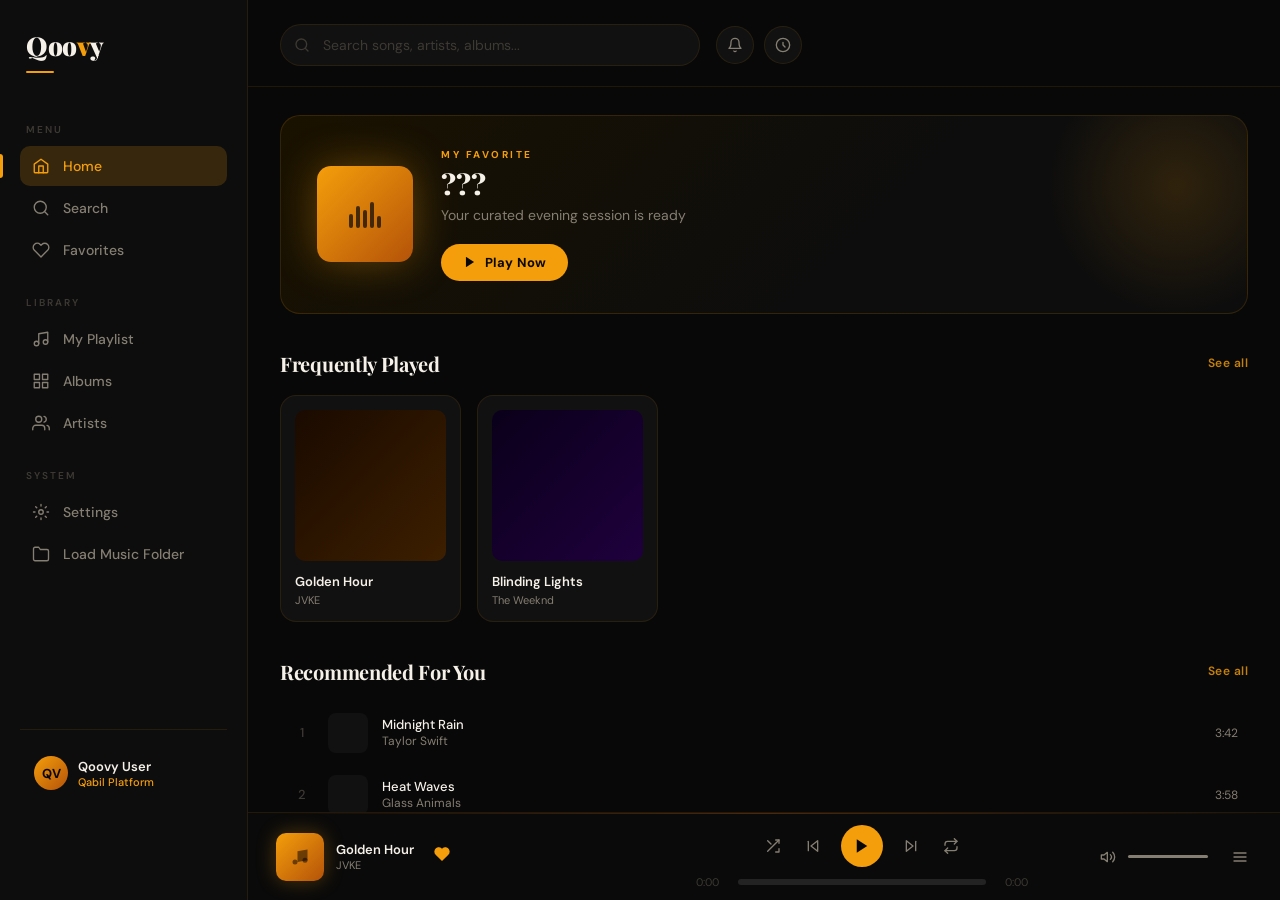
==== commit a55a712c: "Penambahan Antrean (Queue Music)" ====
--- a/index.html
+++ b/index.html
@@ -1,289 +1,482 @@
-<!DOCTYPE html>
+<!doctype html>
 <html lang="en">
-<head>
-<meta charset="UTF-8">
-<meta name="viewport" content="width=device-width, initial-scale=1.0">
-<title>Qoovy</title>
-<link href="https://fonts.googleapis.com/css2?family=Playfair+Display:wght@700;900&family=DM+Sans:wght@300;400;500;600&display=swap" rel="stylesheet">
-<link rel="stylesheet" href="home.css"> 
-<link rel="stylesheet" href="player.css"> 
-
-<!-- SCRIPT -->
-<script src="core.js" defer></script>
-
-
-</head>
-<body>
-
-<div class="app">
-
-  <!-- SIDEBAR -->
-  <aside class="sidebar">
-    <div class="logo">Qoo<span>v</span>y</div>
-
-    <span class="nav-label">Menu</span>
-    <a class="nav-item active" href="#">
-      <svg viewBox="0 0 24 24"><path d="M3 9.5L12 3l9 6.5V20a1 1 0 01-1 1H4a1 1 0 01-1-1V9.5z"/><path d="M9 21V12h6v9"/></svg>
-      Home
-    </a>
-    <a class="nav-item" href="#">
-      <svg viewBox="0 0 24 24"><circle cx="11" cy="11" r="8"/><line x1="21" y1="21" x2="16.65" y2="16.65"/></svg>
-      Search
-    </a>
-    <a class="nav-item" href="#">
-      <svg viewBox="0 0 24 24"><path d="M20.84 4.61a5.5 5.5 0 00-7.78 0L12 5.67l-1.06-1.06a5.5 5.5 0 00-7.78 7.78l1.06 1.06L12 21.23l7.78-7.78 1.06-1.06a5.5 5.5 0 000-7.78z"/></svg>
-      Favorites
-    </a>
-
-    <span class="nav-label">Library</span>
-    <a class="nav-item" href="#">
-      <svg viewBox="0 0 24 24"><path d="M9 18V5l12-2v13"/><circle cx="6" cy="18" r="3"/><circle cx="18" cy="16" r="3"/></svg>
-      My Playlist
-    </a>
-    <a class="nav-item" href="#">
-      <svg viewBox="0 0 24 24"><rect x="3" y="3" width="7" height="7"/><rect x="14" y="3" width="7" height="7"/><rect x="14" y="14" width="7" height="7"/><rect x="3" y="14" width="7" height="7"/></svg>
-      Albums
-    </a>
-    <a class="nav-item" href="#">
-      <svg viewBox="0 0 24 24"><path d="M17 21v-2a4 4 0 00-4-4H5a4 4 0 00-4 4v2"/><circle cx="9" cy="7" r="4"/><path d="M23 21v-2a4 4 0 00-3-3.87"/><path d="M16 3.13a4 4 0 010 7.75"/></svg>
-      Artists
-    </a>
-
-    <span class="nav-label">System</span>
-    <a class="nav-item" href="#">
-      <svg viewBox="0 0 24 24"><circle cx="12" cy="12" r="3"/><path d="M19.07 4.93l-1.41 1.41M4.93 4.93l1.41 1.41M4.93 19.07l1.41-1.41M19.07 19.07l-1.41-1.41M12 2v2M12 20v2M2 12h2M20 12h2"/></svg>
-      Settings
-    </a>
-
-    <input type="file" id="folderPicker" webkitdirectory directory multiple style="display: none;">
-    <a class="nav-item" href="#" id="loadFolderBtn">
-      <svg viewBox="0 0 24 24"><path d="M22 19a2 2 0 01-2 2H4a2 2 0 01-2-2V5a2 2 0 012-2h5l2 3h9a2 2 0 012 2z"/></svg>
-      Load Music Folder
-    </a>
-
-    <div class="sidebar-footer">
-      <div class="user-pill">
-        <div class="user-avatar">QV</div>
-        <div class="user-info">
-          <div class="name">Qoovy User</div>
-          <div class="plan">Qabil Platform</div>
-        </div>
+  <head>
+    <meta charset="UTF-8" />
+    <meta name="viewport" content="width=device-width, initial-scale=1.0" />
+    <title>Qoovy</title>
+    <link
+      href="https://fonts.googleapis.com/css2?family=Playfair+Display:wght@700;900&family=DM+Sans:wght@300;400;500;600&display=swap"
+      rel="stylesheet"
+    />
+    <link rel="stylesheet" href="home.css" />
+    <link rel="stylesheet" href="player.css" />
+    <link rel="stylesheet" href="queue.css" />
+
+    <!-- SCRIPT -->
+    <script src="core.js" defer></script>
+    <script src="queue.js" defer></script>
+  </head>
+  <body>
+    <div class="app">
+      <!-- SIDEBAR -->
+      <aside class="sidebar">
+        <div class="logo">Qoo<span>v</span>y</div>
+
+        <span class="nav-label">Menu</span>
+        <a class="nav-item active" href="#">
+          <svg viewBox="0 0 24 24">
+            <path d="M3 9.5L12 3l9 6.5V20a1 1 0 01-1 1H4a1 1 0 01-1-1V9.5z" />
+            <path d="M9 21V12h6v9" />
+          </svg>
+          Home
+        </a>
+        <a class="nav-item" href="#">
+          <svg viewBox="0 0 24 24">
+            <circle cx="11" cy="11" r="8" />
+            <line x1="21" y1="21" x2="16.65" y2="16.65" />
+          </svg>
+          Search
+        </a>
+        <a class="nav-item" href="#">
+          <svg viewBox="0 0 24 24">
+            <path
+              d="M20.84 4.61a5.5 5.5 0 00-7.78 0L12 5.67l-1.06-1.06a5.5 5.5 0 00-7.78 7.78l1.06 1.06L12 21.23l7.78-7.78 1.06-1.06a5.5 5.5 0 000-7.78z"
+            />
+          </svg>
+          Favorites
+        </a>
+
+        <span class="nav-label">Library</span>
+        <a class="nav-item" href="#">
+          <svg viewBox="0 0 24 24">
+            <path d="M9 18V5l12-2v13" />
+            <circle cx="6" cy="18" r="3" />
+            <circle cx="18" cy="16" r="3" />
+          </svg>
+          My Playlist
+        </a>
+        <a class="nav-item" href="#">
+          <svg viewBox="0 0 24 24">
+            <rect x="3" y="3" width="7" height="7" />
+            <rect x="14" y="3" width="7" height="7" />
+            <rect x="14" y="14" width="7" height="7" />
+            <rect x="3" y="14" width="7" height="7" />
+          </svg>
+          Albums
+        </a>
+        <a class="nav-item" href="#">
+          <svg viewBox="0 0 24 24">
+            <path d="M17 21v-2a4 4 0 00-4-4H5a4 4 0 00-4 4v2" />
+            <circle cx="9" cy="7" r="4" />
+            <path d="M23 21v-2a4 4 0 00-3-3.87" />
+            <path d="M16 3.13a4 4 0 010 7.75" />
+          </svg>
+          Artists
+        </a>
+
+        <span class="nav-label">System</span>
+        <a class="nav-item" href="#">
+          <svg viewBox="0 0 24 24">
+            <circle cx="12" cy="12" r="3" />
+            <path
+              d="M19.07 4.93l-1.41 1.41M4.93 4.93l1.41 1.41M4.93 19.07l1.41-1.41M19.07 19.07l-1.41-1.41M12 2v2M12 20v2M2 12h2M20 12h2"
+            />
+          </svg>
+          Settings
+        </a>
+
+        <input
+          type="file"
+          id="folderPicker"
+          webkitdirectory
+          directory
+          multiple
+          style="display: none"
+        />
+        <a class="nav-item" href="#" id="loadFolderBtn">
+          <svg viewBox="0 0 24 24">
+            <path
+              d="M22 19a2 2 0 01-2 2H4a2 2 0 01-2-2V5a2 2 0 012-2h5l2 3h9a2 2 0 012 2z"
+            />
+          </svg>
+          Load Music Folder
+        </a>
+
+        <div class="sidebar-footer">
+          <div class="user-pill">
+            <div class="user-avatar">QV</div>
+            <div class="user-info">
+              <div class="name">Qoovy User</div>
+              <div class="plan">Qabil Platform</div>
+            </div>
+          </div>
+        </div>
+      </aside>
+
+      <!-- MAIN -->
+      <main class="main">
+        <!-- TOP BAR -->
+        <div class="topbar">
+          <div class="search-wrap">
+            <svg
+              class="search-icon"
+              viewBox="0 0 24 24"
+              fill="none"
+              stroke="currentColor"
+              stroke-width="2"
+              stroke-linecap="round"
+              stroke-linejoin="round"
+            >
+              <circle cx="11" cy="11" r="8" />
+              <line x1="21" y1="21" x2="16.65" y2="16.65" />
+            </svg>
+            <input type="text" placeholder="Search songs, artists, albums..." />
+          </div>
+          <div class="topbar-actions">
+            <div class="icon-btn">
+              <svg viewBox="0 0 24 24">
+                <path d="M18 8A6 6 0 006 8c0 7-3 9-3 9h18s-3-2-3-9" />
+                <path d="M13.73 21a2 2 0 01-3.46 0" />
+              </svg>
+            </div>
+            <div class="icon-btn">
+              <svg viewBox="0 0 24 24">
+                <circle cx="12" cy="12" r="10" />
+                <path d="M12 8v4l3 3" />
+              </svg>
+            </div>
+          </div>
+        </div>
+
+        <!-- SCROLL AREA -->
+        <div class="scroll-area">
+          <!-- MY FAVORITE MUSIC -->
+          <div class="hero">
+            <div class="hero-art">
+              <div class="spin-bars">
+                <span></span><span></span><span></span><span></span
+                ><span></span>
+              </div>
+            </div>
+            <div class="hero-info">
+              <div class="hero-tag">My Favorite</div>
+              <div class="hero-title">???</div>
+              <div class="hero-subtitle">
+                Your curated evening session is ready
+              </div>
+              <button class="hero-btn">
+                <svg viewBox="0 0 24 24">
+                  <polygon points="5 3 19 12 5 21 5 3" />
+                </svg>
+                Play Now
+              </button>
+            </div>
+          </div>
+
+          <!-- FREQUENTLY PLAYED -->
+          <div class="section">
+            <div class="section-header">
+              <div class="section-title">Frequently Played</div>
+              <a class="section-more" href="#">See all</a>
+            </div>
+            <div class="card-grid">
+              <div class="card">
+                <div class="cover cover-1">
+                  <!-- CUKUP WARNA DARI COVER SAJA -->
+                </div>
+                <div class="card-title">Golden Hour</div>
+                <div class="card-artist">JVKE</div>
+              </div>
+              <div class="card">
+                <div class="cover cover-2"></div>
+                <div class="card-title">Blinding Lights</div>
+                <div class="card-artist">The Weeknd</div>
+              </div>
+            </div>
+          </div>
+
+          <!-- RECOMMENDED -->
+          <div class="section">
+            <div class="section-header">
+              <div class="section-title">Recommended For You</div>
+              <a class="section-more" href="#">See all</a>
+            </div>
+            <div class="track-list">
+              <div class="track-item">
+                <div class="track-num">1</div>
+                <div class="track-play-icon">
+                  <svg viewBox="0 0 24 24">
+                    <polygon points="5 3 19 12 5 21 5 3" />
+                  </svg>
+                </div>
+                <div class="track-art cover-6"></div>
+                <div class="track-info">
+                  <div class="track-name">Midnight Rain</div>
+                  <div class="track-artist-name">Taylor Swift</div>
+                </div>
+                <div class="track-heart">
+                  <svg viewBox="0 0 24 24">
+                    <path
+                      d="M20.84 4.61a5.5 5.5 0 00-7.78 0L12 5.67l-1.06-1.06a5.5 5.5 0 00-7.78 7.78l1.06 1.06L12 21.23l7.78-7.78 1.06-1.06a5.5 5.5 0 000-7.78z"
+                    />
+                  </svg>
+                </div>
+                <div class="track-duration">3:42</div>
+              </div>
+              <div class="track-item">
+                <div class="track-num">2</div>
+                <div class="track-play-icon">
+                  <svg viewBox="0 0 24 24">
+                    <polygon points="5 3 19 12 5 21 5 3" />
+                  </svg>
+                </div>
+                <div class="track-art cover-7"></div>
+                <div class="track-info">
+                  <div class="track-name">Heat Waves</div>
+                  <div class="track-artist-name">Glass Animals</div>
+                </div>
+                <div class="track-heart">
+                  <svg viewBox="0 0 24 24">
+                    <path
+                      d="M20.84 4.61a5.5 5.5 0 00-7.78 0L12 5.67l-1.06-1.06a5.5 5.5 0 00-7.78 7.78l1.06 1.06L12 21.23l7.78-7.78 1.06-1.06a5.5 5.5 0 000-7.78z"
+                    />
+                  </svg>
+                </div>
+                <div class="track-duration">3:58</div>
+              </div>
+              <div class="track-item">
+                <div class="track-num">3</div>
+                <div class="track-play-icon">
+                  <svg viewBox="0 0 24 24">
+                    <polygon points="5 3 19 12 5 21 5 3" />
+                  </svg>
+                </div>
+                <div class="track-art cover-8"></div>
+                <div class="track-info">
+                  <div class="track-name">Industry Baby</div>
+                  <div class="track-artist-name">Lil Nas X</div>
+                </div>
+                <div class="track-heart">
+                  <svg viewBox="0 0 24 24">
+                    <path
+                      d="M20.84 4.61a5.5 5.5 0 00-7.78 0L12 5.67l-1.06-1.06a5.5 5.5 0 00-7.78 7.78l1.06 1.06L12 21.23l7.78-7.78 1.06-1.06a5.5 5.5 0 000-7.78z"
+                    />
+                  </svg>
+                </div>
+                <div class="track-duration">3:32</div>
+              </div>
+              <div class="track-item">
+                <div class="track-num">4</div>
+                <div class="track-play-icon">
+                  <svg viewBox="0 0 24 24">
+                    <polygon points="5 3 19 12 5 21 5 3" />
+                  </svg>
+                </div>
+                <div class="track-art cover-1"></div>
+                <div class="track-info">
+                  <div class="track-name">Stay</div>
+                  <div class="track-artist-name">The Kid LAROI</div>
+                </div>
+                <div class="track-heart">
+                  <svg viewBox="0 0 24 24">
+                    <path
+                      d="M20.84 4.61a5.5 5.5 0 00-7.78 0L12 5.67l-1.06-1.06a5.5 5.5 0 00-7.78 7.78l1.06 1.06L12 21.23l7.78-7.78 1.06-1.06a5.5 5.5 0 000-7.78z"
+                    />
+                  </svg>
+                </div>
+                <div class="track-duration">2:21</div>
+              </div>
+            </div>
+          </div>
+
+          <!-- PLAYLISTS -->
+          <div class="section">
+            <div class="section-header">
+              <div class="section-title">Your Playlists</div>
+              <a class="section-more" href="#">Create new</a>
+            </div>
+            <div class="card-grid">
+              <div class="card">
+                <div class="cover cover-3">
+                  <div class="cover-glyph">
+                    <svg viewBox="0 0 24 24">
+                      <path d="M9 18V5l12-2v13" />
+                      <circle cx="6" cy="18" r="3" />
+                      <circle cx="18" cy="16" r="3" />
+                    </svg>
+                  </div>
+                  <div class="card-play">
+                    <svg viewBox="0 0 24 24">
+                      <polygon points="5 3 19 12 5 21 5 3" />
+                    </svg>
+                  </div>
+                </div>
+                <div class="card-title">Late Night Drives</div>
+                <div class="card-artist">24 songs</div>
+              </div>
+              <div class="card">
+                <div class="cover cover-7">
+                  <div class="cover-glyph">
+                    <svg viewBox="0 0 24 24">
+                      <path d="M9 18V5l12-2v13" />
+                      <circle cx="6" cy="18" r="3" />
+                      <circle cx="18" cy="16" r="3" />
+                    </svg>
+                  </div>
+                  <div class="card-play">
+                    <svg viewBox="0 0 24 24">
+                      <polygon points="5 3 19 12 5 21 5 3" />
+                    </svg>
+                  </div>
+                </div>
+                <div class="card-title">Focus Mode</div>
+                <div class="card-artist">18 songs</div>
+              </div>
+              <div class="card">
+                <div class="cover cover-2">
+                  <div class="cover-glyph">
+                    <svg viewBox="0 0 24 24">
+                      <path d="M9 18V5l12-2v13" />
+                      <circle cx="6" cy="18" r="3" />
+                      <circle cx="18" cy="16" r="3" />
+                    </svg>
+                  </div>
+                  <div class="card-play">
+                    <svg viewBox="0 0 24 24">
+                      <polygon points="5 3 19 12 5 21 5 3" />
+                    </svg>
+                  </div>
+                </div>
+                <div class="card-title">Chill Vibes</div>
+                <div class="card-artist">31 songs</div>
+              </div>
+            </div>
+          </div>
+        </div>
+        <!-- /scroll-area -->
+      </main>
+    </div>
+    <!-- /app -->
+
+    <!-- PLAYER BAR -->
+    <div class="player">
+      <!-- Now Playing -->
+      <div class="now-playing">
+        <div class="np-art">
+          <svg viewBox="0 0 24 24">
+            <path d="M9 18V5l12-2v13" />
+            <circle cx="6" cy="18" r="3" />
+            <circle cx="18" cy="16" r="3" />
+          </svg>
+        </div>
+        <div class="np-info">
+          <div class="np-title">Golden Hour</div>
+          <div class="np-artist">JVKE</div>
+        </div>
+        <div class="np-heart">
+          <svg viewBox="0 0 24 24">
+            <path
+              d="M20.84 4.61a5.5 5.5 0 00-7.78 0L12 5.67l-1.06-1.06a5.5 5.5 0 00-7.78 7.78l1.06 1.06L12 21.23l7.78-7.78 1.06-1.06a5.5 5.5 0 000-7.78z"
+            />
+          </svg>
+        </div>
+      </div>
+
+      <!-- Center -->
+      <div class="player-center">
+        <div class="controls">
+          <button class="ctrl-btn">
+            <svg viewBox="0 0 24 24">
+              <polyline points="16 3 21 3 21 8" />
+              <line x1="4" y1="20" x2="21" y2="3" />
+              <polyline points="21 16 21 21 16 21" />
+              <line x1="4" y1="4" x2="9" y2="9" />
+            </svg>
+          </button>
+          <button class="ctrl-btn">
+            <svg viewBox="0 0 24 24">
+              <polygon points="19 20 9 12 19 4 19 20" />
+              <line x1="5" y1="19" x2="5" y2="5" />
+            </svg>
+          </button>
+          <button class="ctrl-btn play-main">
+            <svg viewBox="0 0 24 24">
+              <polygon points="5 3 19 12 5 21 5 3" />
+            </svg>
+          </button>
+          <button class="ctrl-btn" onclick="playNextInQueue()">
+            <svg viewBox="0 0 24 24">
+              <polygon points="5 4 15 12 5 20 5 4" />
+              <line x1="19" y1="5" x2="19" y2="19" />
+            </svg>
+          </button>
+          <button class="ctrl-btn">
+            <svg viewBox="0 0 24 24">
+              <polyline points="17 1 21 5 17 9" />
+              <path d="M3 11V9a4 4 0 014-4h14" />
+              <polyline points="7 23 3 19 7 15" />
+              <path d="M21 13v2a4 4 0 01-4 4H3" />
+            </svg>
+          </button>
+        </div>
+        <div class="progress-row">
+          <span class="progress-time" id="current-time">0:00</span>
+          <div class="progress-bar" id="progress-container">
+            <div id="progress-fill"></div>
+          </div>
+          <span
+            class="progress-time"
+            id="duration-time"
+            style="text-align: right"
+            >0:00</span
+          >
+        </div>
+      </div>
+
+      <!-- Right -->
+      <div class="player-right">
+        <button class="ctrl-btn" id="mute-btn">
+          <svg viewBox="0 0 24 24">
+            <polygon points="11 5 6 9 2 9 2 15 6 15 11 19 11 5" />
+            <path d="M19.07 4.93a10 10 0 010 14.14" />
+            <path d="M15.54 8.46a5 5 0 010 7.07" />
+          </svg>
+        </button>
+        <div class="vol-bar" id="vol-container">
+          <div id="vol-fill"></div>
+        </div>
+      </div>
+
+      <button class="ctrl-btn" id="queue-btn" onclick="toggleQueue(true)" title="Lihat Antrean">
+    <svg viewBox="0 0 24 24" width="24" height="24" fill="none" stroke="currentColor" stroke-width="2" stroke-linecap="round" stroke-linejoin="round">
+      <line x1="3" y1="12" x2="21" y2="12"></line>
+      <line x1="3" y1="6" x2="21" y2="6"></line>
+      <line x1="3" y1="18" x2="21" y2="18"></line>
+    </svg>
+  </button>
+    </div>
+
+    <div id="queue-popup" class="queue-overlay">
+      <div class="queue-content">
+        <div class="queue-header">
+          <h3>Next in Queue</h3>
+          <button class="close-queue" onclick="toggleQueue(false)">
+            <svg
+              viewBox="0 0 24 24"
+              width="24"
+              height="24"
+              fill="none"
+              stroke="currentColor"
+              stroke-width="2"
+            >
+              <line x1="18" y1="6" x2="6" y2="18"></line>
+              <line x1="6" y1="6" x2="18" y2="18"></line>
+            </svg>
+          </button>
+        </div>
+        <div id="queue-items-container" class="queue-body"></div>
       </div>
     </div>
-  </aside>
-
-  <!-- MAIN -->
-  <main class="main">
-
-    <!-- TOP BAR -->
-    <div class="topbar">
-      <div class="search-wrap">
-        <svg class="search-icon" viewBox="0 0 24 24" fill="none" stroke="currentColor" stroke-width="2" stroke-linecap="round" stroke-linejoin="round">
-          <circle cx="11" cy="11" r="8"/><line x1="21" y1="21" x2="16.65" y2="16.65"/>
-        </svg>
-        <input type="text" placeholder="Search songs, artists, albums...">
-      </div>
-      <div class="topbar-actions">
-        <div class="icon-btn">
-          <svg viewBox="0 0 24 24"><path d="M18 8A6 6 0 006 8c0 7-3 9-3 9h18s-3-2-3-9"/><path d="M13.73 21a2 2 0 01-3.46 0"/></svg>
-        </div>
-        <div class="icon-btn">
-          <svg viewBox="0 0 24 24"><circle cx="12" cy="12" r="10"/><path d="M12 8v4l3 3"/></svg>
-        </div>
-      </div>
-    </div>
-
-    <!-- SCROLL AREA -->
-    <div class="scroll-area">
-
-      <!-- MY FAVORITE MUSIC -->
-      <div class="hero">
-        <div class="hero-art">
-          <div class="spin-bars">
-            <span></span><span></span><span></span><span></span><span></span>
-          </div>
-        </div>
-        <div class="hero-info">
-          <div class="hero-tag">My Favorite</div>
-          <div class="hero-title">???</div>
-          <div class="hero-subtitle">Your curated evening session is ready</div>
-          <button class="hero-btn">
-            <svg viewBox="0 0 24 24"><polygon points="5 3 19 12 5 21 5 3"/></svg>
-            Play Now
-          </button>
-        </div>
-      </div>
-
-      <!-- FREQUENTLY PLAYED -->
-      <div class="section">
-        <div class="section-header">
-          <div class="section-title">Frequently Played</div>
-          <a class="section-more" href="#">See all</a>
-        </div>
-        <div class="card-grid">
-          <div class="card">
-            <div class="cover cover-1">
-              <!-- CUKUP WARNA DARI COVER SAJA -->
-            </div>
-            <div class="card-title">Golden Hour</div>
-            <div class="card-artist">JVKE</div>
-          </div>
-          <div class="card">
-            <div class="cover cover-2">
-            
-            </div>
-            <div class="card-title">Blinding Lights</div>
-            <div class="card-artist">The Weeknd</div>
-          </div>
-        </div>
-      </div>
-
-      <!-- RECOMMENDED -->
-      <div class="section">
-        <div class="section-header">
-          <div class="section-title">Recommended For You</div>
-          <a class="section-more" href="#">See all</a>
-        </div>
-        <div class="track-list">
-          <div class="track-item">
-            <div class="track-num">1</div>
-            <div class="track-play-icon"><svg viewBox="0 0 24 24"><polygon points="5 3 19 12 5 21 5 3"/></svg></div>
-            <div class="track-art cover-6"></div>
-            <div class="track-info">
-              <div class="track-name">Midnight Rain</div>
-              <div class="track-artist-name">Taylor Swift</div>
-            </div>
-            <div class="track-heart"><svg viewBox="0 0 24 24"><path d="M20.84 4.61a5.5 5.5 0 00-7.78 0L12 5.67l-1.06-1.06a5.5 5.5 0 00-7.78 7.78l1.06 1.06L12 21.23l7.78-7.78 1.06-1.06a5.5 5.5 0 000-7.78z"/></svg></div>
-            <div class="track-duration">3:42</div>
-          </div>
-          <div class="track-item">
-            <div class="track-num">2</div>
-            <div class="track-play-icon"><svg viewBox="0 0 24 24"><polygon points="5 3 19 12 5 21 5 3"/></svg></div>
-            <div class="track-art cover-7"></div>
-            <div class="track-info">
-              <div class="track-name">Heat Waves</div>
-              <div class="track-artist-name">Glass Animals</div>
-            </div>
-            <div class="track-heart"><svg viewBox="0 0 24 24"><path d="M20.84 4.61a5.5 5.5 0 00-7.78 0L12 5.67l-1.06-1.06a5.5 5.5 0 00-7.78 7.78l1.06 1.06L12 21.23l7.78-7.78 1.06-1.06a5.5 5.5 0 000-7.78z"/></svg></div>
-            <div class="track-duration">3:58</div>
-          </div>
-          <div class="track-item">
-            <div class="track-num">3</div>
-            <div class="track-play-icon"><svg viewBox="0 0 24 24"><polygon points="5 3 19 12 5 21 5 3"/></svg></div>
-            <div class="track-art cover-8"></div>
-            <div class="track-info">
-              <div class="track-name">Industry Baby</div>
-              <div class="track-artist-name">Lil Nas X</div>
-            </div>
-            <div class="track-heart"><svg viewBox="0 0 24 24"><path d="M20.84 4.61a5.5 5.5 0 00-7.78 0L12 5.67l-1.06-1.06a5.5 5.5 0 00-7.78 7.78l1.06 1.06L12 21.23l7.78-7.78 1.06-1.06a5.5 5.5 0 000-7.78z"/></svg></div>
-            <div class="track-duration">3:32</div>
-          </div>
-          <div class="track-item">
-            <div class="track-num">4</div>
-            <div class="track-play-icon"><svg viewBox="0 0 24 24"><polygon points="5 3 19 12 5 21 5 3"/></svg></div>
-            <div class="track-art cover-1"></div>
-            <div class="track-info">
-              <div class="track-name">Stay</div>
-              <div class="track-artist-name">The Kid LAROI</div>
-            </div>
-            <div class="track-heart"><svg viewBox="0 0 24 24"><path d="M20.84 4.61a5.5 5.5 0 00-7.78 0L12 5.67l-1.06-1.06a5.5 5.5 0 00-7.78 7.78l1.06 1.06L12 21.23l7.78-7.78 1.06-1.06a5.5 5.5 0 000-7.78z"/></svg></div>
-            <div class="track-duration">2:21</div>
-          </div>
-        </div>
-      </div>
-
-      <!-- PLAYLISTS -->
-      <div class="section">
-        <div class="section-header">
-          <div class="section-title">Your Playlists</div>
-          <a class="section-more" href="#">Create new</a>
-        </div>
-        <div class="card-grid">
-          <div class="card">
-            <div class="cover cover-3">
-              <div class="cover-glyph"><svg viewBox="0 0 24 24"><path d="M9 18V5l12-2v13"/><circle cx="6" cy="18" r="3"/><circle cx="18" cy="16" r="3"/></svg></div>
-              <div class="card-play"><svg viewBox="0 0 24 24"><polygon points="5 3 19 12 5 21 5 3"/></svg></div>
-            </div>
-            <div class="card-title">Late Night Drives</div>
-            <div class="card-artist">24 songs</div>
-          </div>
-          <div class="card">
-            <div class="cover cover-7">
-              <div class="cover-glyph"><svg viewBox="0 0 24 24"><path d="M9 18V5l12-2v13"/><circle cx="6" cy="18" r="3"/><circle cx="18" cy="16" r="3"/></svg></div>
-              <div class="card-play"><svg viewBox="0 0 24 24"><polygon points="5 3 19 12 5 21 5 3"/></svg></div>
-            </div>
-            <div class="card-title">Focus Mode</div>
-            <div class="card-artist">18 songs</div>
-          </div>
-          <div class="card">
-            <div class="cover cover-2">
-              <div class="cover-glyph"><svg viewBox="0 0 24 24"><path d="M9 18V5l12-2v13"/><circle cx="6" cy="18" r="3"/><circle cx="18" cy="16" r="3"/></svg></div>
-              <div class="card-play"><svg viewBox="0 0 24 24"><polygon points="5 3 19 12 5 21 5 3"/></svg></div>
-            </div>
-            <div class="card-title">Chill Vibes</div>
-            <div class="card-artist">31 songs</div>
-          </div>
-        </div>
-      </div>
-
-    </div><!-- /scroll-area -->
-  </main>
-
-</div><!-- /app -->
-
-<!-- PLAYER BAR -->
-<div class="player">
-  <!-- Now Playing -->
-  <div class="now-playing">
-    <div class="np-art">
-      <svg viewBox="0 0 24 24"><path d="M9 18V5l12-2v13"/><circle cx="6" cy="18" r="3"/><circle cx="18" cy="16" r="3"/></svg>
-    </div>
-    <div class="np-info">
-      <div class="np-title">Golden Hour</div>
-      <div class="np-artist">JVKE</div>
-    </div>
-    <div class="np-heart">
-      <svg viewBox="0 0 24 24"><path d="M20.84 4.61a5.5 5.5 0 00-7.78 0L12 5.67l-1.06-1.06a5.5 5.5 0 00-7.78 7.78l1.06 1.06L12 21.23l7.78-7.78 1.06-1.06a5.5 5.5 0 000-7.78z"/></svg>
-    </div>
-  </div>
-
-  <!-- Center -->
-  <div class="player-center">
-    <div class="controls">
-      <button class="ctrl-btn">
-        <svg viewBox="0 0 24 24"><polyline points="16 3 21 3 21 8"/><line x1="4" y1="20" x2="21" y2="3"/><polyline points="21 16 21 21 16 21"/><line x1="4" y1="4" x2="9" y2="9"/></svg>
-      </button>
-      <button class="ctrl-btn">
-        <svg viewBox="0 0 24 24"><polygon points="19 20 9 12 19 4 19 20"/><line x1="5" y1="19" x2="5" y2="5"/></svg>
-      </button>
-      <button class="ctrl-btn play-main">
-        <svg viewBox="0 0 24 24"><polygon points="5 3 19 12 5 21 5 3"/></svg>
-      </button>
-      <button class="ctrl-btn">
-        <svg viewBox="0 0 24 24"><polygon points="5 4 15 12 5 20 5 4"/><line x1="19" y1="5" x2="19" y2="19"/></svg>
-      </button>
-      <button class="ctrl-btn">
-        <svg viewBox="0 0 24 24"><polyline points="17 1 21 5 17 9"/><path d="M3 11V9a4 4 0 014-4h14"/><polyline points="7 23 3 19 7 15"/><path d="M21 13v2a4 4 0 01-4 4H3"/></svg>
-      </button>
-    </div>
-    <div class="progress-row">
-    <span class="progress-time" id="current-time">0:00</span>
-    <div class="progress-bar" id="progress-container">
-        <div id="progress-fill"></div> 
-    </div>
-    <span class="progress-time" id="duration-time" style="text-align:right">0:00</span>
-</div>
-  </div>
-
-  <!-- Right -->
-  <div class="player-right">
-  <button class="ctrl-btn" id="mute-btn">
-    <svg viewBox="0 0 24 24"><polygon points="11 5 6 9 2 9 2 15 6 15 11 19 11 5"/><path d="M19.07 4.93a10 10 0 010 14.14"/><path d="M15.54 8.46a5 5 0 010 7.07"/></svg>
-  </button>
-  <div class="vol-bar" id="vol-container">
-    <div id="vol-fill"></div>
-  </div>
-  </div>
-</div>
-</body>
-</html>+    
+  </body>
+</html>
--- a/home.css
+++ b/home.css
@@ -678,4 +678,52 @@
   .hero { animation: fade-up 0.6s var(--transition) both; }
   .section:nth-child(1) { animation: fade-up 0.6s 0.1s var(--transition) both; }
   .section:nth-child(2) { animation: fade-up 0.6s 0.2s var(--transition) both; }
-  .section:nth-child(3) { animation: fade-up 0.6s 0.3s var(--transition) both; }+  .section:nth-child(3) { animation: fade-up 0.6s 0.3s var(--transition) both; }
+
+
+  /* NEXT BTN */
+  .track-item {
+    display: flex;
+    align-items: center;
+    padding: 10px;
+    border-radius: 8px;
+    transition: background 0.3s;
+    position: relative;
+}
+
+.track-add-queue {
+    margin-left: auto;
+    margin-right: 15px;
+    opacity: 0;
+    transition: all 0.2s;
+    color: var(--text-secondary);
+    padding: 5px;
+    border-radius: 4px;
+}
+
+.track-item:hover .track-add-queue {
+    opacity: 1;
+}
+
+.track-add-queue:hover {
+    background: rgba(255, 255, 255, 0.1);
+    color: var(--accent);
+    transform: scale(1.2);
+}
+
+/* ADETAIL NTRIAN CSS */
+
+.player-right {
+    display: flex;
+    align-items: center;
+    gap: 8px;
+    justify-content: flex-end;
+}
+
+#queue-btn svg {
+    transition: color 0.2s;
+}
+
+#queue-btn:hover svg {
+    color: #a855f7;
+}
--- a/queue.css
+++ b/queue.css
@@ -0,0 +1,75 @@
+/* Container Utama */
+.queue-overlay {
+  position: fixed;
+  inset: 0;
+  background: rgba(0, 0, 0, 0.6); /* Sedikit lebih gelap agar fokus */
+  backdrop-filter: blur(12px); /* Blur lebih dalam */
+  display: none; 
+  justify-content: center;
+  align-items: center;
+  z-index: 9999;
+  animation: fadeIn 0.3s ease; /* Animasi masuk */
+}
+
+/* Kotak Popup */
+.queue-content {
+  background: rgba(30, 30, 30, 0.7); /* Transparansi khas Glassmorphism */
+  width: 90%;
+  max-width: 400px;
+  max-height: 70vh;
+  border-radius: 24px;
+  border: 1px solid rgba(255, 255, 255, 0.1);
+  display: flex;
+  flex-direction: column;
+  overflow: hidden;
+  box-shadow: 0 25px 50px -12px rgba(0, 0, 0, 0.7);
+  animation: popIn 0.3s cubic-bezier(0.34, 1.56, 0.64, 1); /* Efek membal (bounce) */
+}
+
+/* Header */
+.queue-header {
+  padding: 20px 24px;
+  display: flex;
+  justify-content: space-between;
+  align-items: center;
+  background: rgba(255, 255, 255, 0.03);
+  border-bottom: 1px solid rgba(255, 255, 255, 0.08);
+}
+
+/* List Item */
+.queue-item {
+  display: flex;
+  align-items: center;
+  padding: 14px 16px;
+  margin: 4px 8px;
+  border-radius: 16px;
+  gap: 12px;
+  transition: all 0.2s ease;
+  border: 1px solid transparent;
+}
+
+.queue-item:hover {
+  background: rgba(255, 255, 255, 0.08);
+  border: 1px solid rgba(255, 255, 255, 0.05);
+  transform: translateX(4px); /* Efek geser sedikit saat hover */
+}
+
+/* Animasi Keyframes */
+@keyframes fadeIn {
+  from { opacity: 0; }
+  to { opacity: 1; }
+}
+
+@keyframes popIn {
+  from { opacity: 0; transform: scale(0.9); }
+  to { opacity: 1; transform: scale(1); }
+}
+
+/* Custom Scrollbar untuk Queue Body */
+.queue-body::-webkit-scrollbar {
+  width: 6px;
+}
+.queue-body::-webkit-scrollbar-thumb {
+  background: rgba(255, 255, 255, 0.1);
+  border-radius: 10px;
+}
